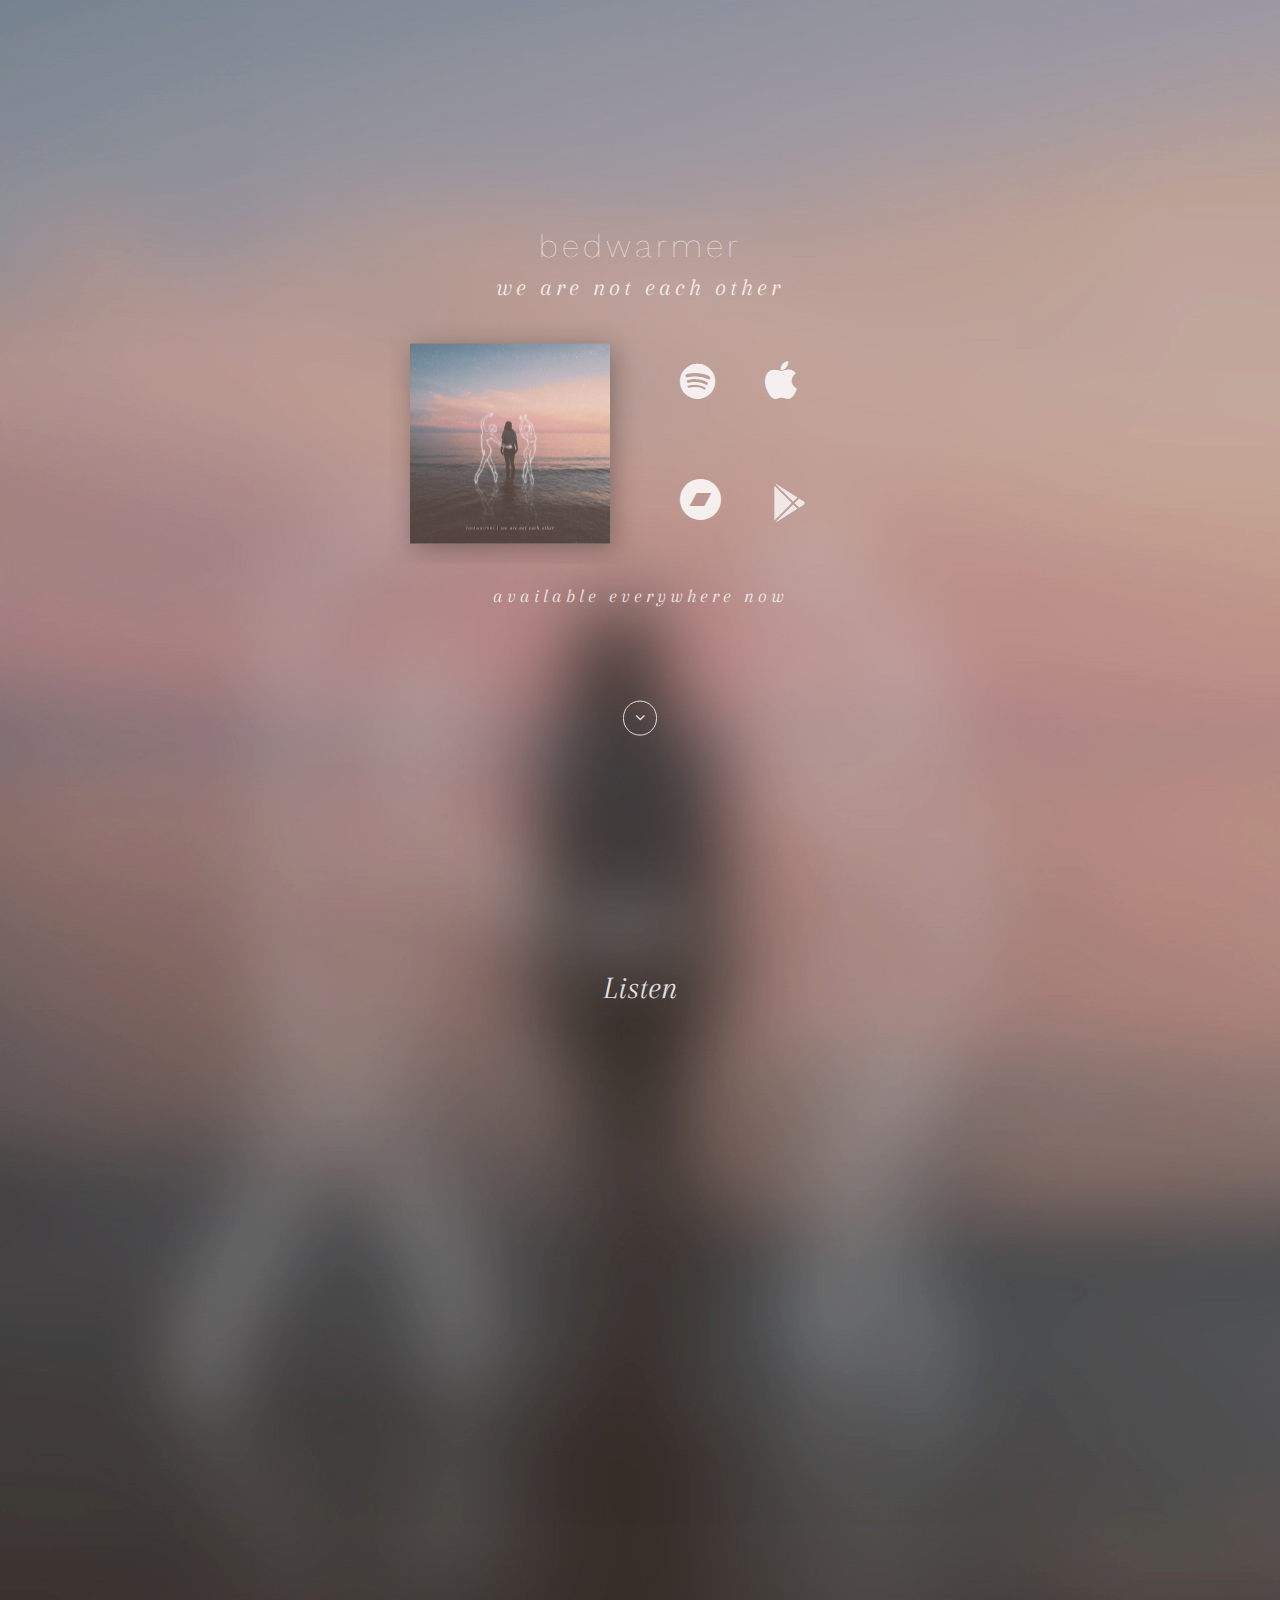
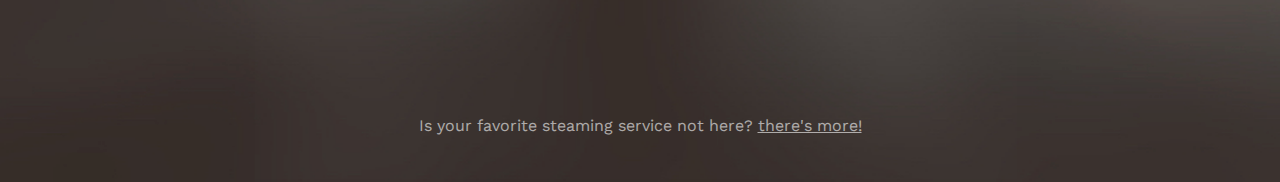
==== index.html @ ee5adef3 "rm idea, add some metadata and increase fade in time" ====
<!doctype html>
<html class="no-js" lang="">
    <head>
        <meta charset="utf-8">
        <meta http-equiv="x-ua-compatible" content="ie=edge">
        <title>Bedwarmer | We Are Not Each Other</title>
        <meta name="description" content="">
        <meta name="viewport" content="width=device-width, initial-scale=1">

        <!-- Twitter Card data -->
        <meta name="twitter:card" value="summary">

        <!-- Open Graph data -->
        <meta property="og:title" content="Bedwarmer | We Are Not Each Other" />
        <meta property="og:type" content="music" />
        <meta property="og:url" content="https://www.bedwarmermusic.com/" />
        <meta property="og:image" content="/img/album.jpg" />
        <meta property="og:description" content="" />

        <link rel="apple-touch-icon" href="apple-touch-icon.png">
        <link rel="icon" href="favicon.ico?v=1"/>
        <link rel="stylesheet" href="css/normalize.css">
        <link rel="stylesheet" href="css/main.css">
        <link rel="stylesheet" href="css/app.css">
        <link rel="stylesheet" href="css/font-awesome.min.css">
        <link href="https://fonts.googleapis.com/css?family=Arapey:400i|Work+Sans:200" rel="stylesheet">
        <script src="js/vendor/modernizr-2.8.3.min.js"></script>

        <script src="https://code.jquery.com/jquery-1.12.0.min.js"></script>
        <script>window.jQuery || document.write('<script src="js/vendor/jquery-1.12.0.min.js"><\/script>')</script>
        <script src="js/plugins.js"></script>
        <script src="js/main.js"></script>
        <script>
          (function(i,s,o,g,r,a,m){i['GoogleAnalyticsObject']=r;i[r]=i[r]||function(){
          (i[r].q=i[r].q||[]).push(arguments)},i[r].l=1*new Date();a=s.createElement(o),
          m=s.getElementsByTagName(o)[0];a.async=1;a.src=g;m.parentNode.insertBefore(a,m)
          })(window,document,'script','https://www.google-analytics.com/analytics.js','ga');

          ga('create', 'UA-57907022-4', 'auto');
          ga('send', 'pageview');
        </script>
    </head>
    <body style="display: none;">
        <div class="wrapper">
            <section class="container">

                <h1>bedwarmer</h1>
                <h2>we are not each other</h2>

                <section class="middle">
                    <div class="album">
                        <img src="img/album.jpg"/>
                    </div>

                    <ul class="available flex-grid">
                        <li class="spotify col">
                            <a href="https://open.spotify.com/album/13ALh5FyatubTwuBxMPYUK">
                                <span class="service-icon fa fa-spotify"></span>
                            </a>
                        </li>
                        <li class="apple col">
                            <a href="http://itunes.apple.com/album/id1211998874?app=music">
                                <span class="service-icon fa fa-apple"></span>
                            </a>
                        </li>
                    </ul>
                    <ul class="available flex-grid">
                        <li class="bandcamp col">
                            <a href="https://bedwarmer.bandcamp.com/">
                                <span class="service-icon fa fa-bandcamp"></span>
                            </a>
                        </li>
                        <li class="google col">
                            <a href="https://play.google.com/store/music/album/Bedwarmer_We_Are_Not_Each_Other?id=Bati4kylweuporjiycmozflycgi">
                                <svg class="service-icon" fill="#FFFFFF" fill-opacity="0.9" xmlns="http://www.w3.org/2000/svg" viewBox="0 0 24 24" width="45" height="45">
                                    <path d="M 6.15625 2 C 6.020375 1.980875 5.8785 1.99625 5.75 2.03125 L 15 11.28125 L 17.3125 9 L 6.53125 2.15625 C 6.40325 2.07375 6.292125 2.019125 6.15625 2 z M 5.03125 2.75 C 5.00925 2.831 5 2.909 5 3 L 5 21 C 5 21.091 5.00925 21.169 5.03125 21.25 L 14.28125 12 L 5.03125 2.75 z M 18.15625 9.53125 L 15.71875 12 L 18.15625 14.46875 L 20.6875 12.84375 C 21.2955 12.44875 21.2965 11.55025 20.6875 11.15625 L 18.15625 9.53125 z M 15 12.71875 L 5.75 21.96875 C 6.007 22.03875 6.27525 22.00875 6.53125 21.84375 L 17.3125 15 L 15 12.71875 z"/>
                                </svg>
                            </a>
                        </li>
                    </ul>
                </section>

                <h3>available everywhere now</h3>

                <button class="next">
                    <span class="fa fa-angle-down"></span>
                </button>

            </section>
        </div>

        <div id="listen" class="listen">
            <h1>Listen</h1>

            <iframe style="border: 0; width: 700px; height: 274px;" src="https://bandcamp.com/EmbeddedPlayer/album=2446442511/size=large/bgcol=ffffff/linkcol=333333/artwork=small/transparent=true/" seamless><a href="http://bedwarmer.bandcamp.com/album/we-are-not-each-other">We Are Not Each Other by Bedwarmer</a></iframe>

            <div class="prompt">
                Is your favorite steaming service not here? <a href="http://hyperurl.co/rpjq3q">there's more!</a>
            </div>
        </div>
        <script src="js/vendor/smoothscroll.js"></script>
        <script src="js/main.js"></script>
    </body>
</html>
---- css/main.css ----
/*! HTML5 Boilerplate v5.3.0 | MIT License | https://html5boilerplate.com/ */

/*
 * What follows is the result of much research on cross-browser styling.
 * Credit left inline and big thanks to Nicolas Gallagher, Jonathan Neal,
 * Kroc Camen, and the H5BP dev community and team.
 */

/* ==========================================================================
   Base styles: opinionated defaults
   ========================================================================== */

html {
    color: #222;
    font-size: 1em;
    line-height: 1.4;
}

/*
 * Remove text-shadow in selection highlight:
 * https://twitter.com/miketaylr/status/12228805301
 *
 * These selection rule sets have to be separate.
 * Customize the background color to match your design.
 */

::-moz-selection {
    background: #b3d4fc;
    text-shadow: none;
}

::selection {
    background: #b3d4fc;
    text-shadow: none;
}

/*
 * A better looking default horizontal rule
 */

hr {
    display: block;
    height: 1px;
    border: 0;
    border-top: 1px solid #ccc;
    margin: 1em 0;
    padding: 0;
}

/*
 * Remove the gap between audio, canvas, iframes,
 * images, videos and the bottom of their containers:
 * https://github.com/h5bp/html5-boilerplate/issues/440
 */

audio,
canvas,
iframe,
img,
svg,
video {
    vertical-align: middle;
}

/*
 * Remove default fieldset styles.
 */

fieldset {
    border: 0;
    margin: 0;
    padding: 0;
}

/*
 * Allow only vertical resizing of textareas.
 */

textarea {
    resize: vertical;
}

/* ==========================================================================
   Browser Upgrade Prompt
   ========================================================================== */

.browserupgrade {
    margin: 0.2em 0;
    background: #ccc;
    color: #000;
    padding: 0.2em 0;
}

/* ==========================================================================
   Author's custom styles
   ========================================================================== */

















/* ==========================================================================
   Helper classes
   ========================================================================== */

/*
 * Hide visually and from screen readers
 */

.hidden {
    display: none !important;
}

/*
 * Hide only visually, but have it available for screen readers:
 * http://snook.ca/archives/html_and_css/hiding-content-for-accessibility
 */

.visuallyhidden {
    border: 0;
    clip: rect(0 0 0 0);
    height: 1px;
    margin: -1px;
    overflow: hidden;
    padding: 0;
    position: absolute;
    width: 1px;
}

/*
 * Extends the .visuallyhidden class to allow the element
 * to be focusable when navigated to via the keyboard:
 * https://www.drupal.org/node/897638
 */

.visuallyhidden.focusable:active,
.visuallyhidden.focusable:focus {
    clip: auto;
    height: auto;
    margin: 0;
    overflow: visible;
    position: static;
    width: auto;
}

/*
 * Hide visually and from screen readers, but maintain layout
 */

.invisible {
    visibility: hidden;
}

/*
 * Clearfix: contain floats
 *
 * For modern browsers
 * 1. The space content is one way to avoid an Opera bug when the
 *    `contenteditable` attribute is included anywhere else in the document.
 *    Otherwise it causes space to appear at the top and bottom of elements
 *    that receive the `clearfix` class.
 * 2. The use of `table` rather than `block` is only necessary if using
 *    `:before` to contain the top-margins of child elements.
 */

.clearfix:before,
.clearfix:after {
    content: " "; /* 1 */
    display: table; /* 2 */
}

.clearfix:after {
    clear: both;
}

/* ==========================================================================
   EXAMPLE Media Queries for Responsive Design.
   These examples override the primary ('mobile first') styles.
   Modify as content requires.
   ========================================================================== */

@media only screen and (min-width: 35em) {
    /* Style adjustments for viewports that meet the condition */
}

@media print,
       (-webkit-min-device-pixel-ratio: 1.25),
       (min-resolution: 1.25dppx),
       (min-resolution: 120dpi) {
    /* Style adjustments for high resolution devices */
}

/* ==========================================================================
   Print styles.
   Inlined to avoid the additional HTTP request:
   http://www.phpied.com/delay-loading-your-print-css/
   ========================================================================== */

@media print {
    *,
    *:before,
    *:after,
    *:first-letter,
    *:first-line {
        background: transparent !important;
        color: #000 !important; /* Black prints faster:
                                   http://www.sanbeiji.com/archives/953 */
        box-shadow: none !important;
        text-shadow: none !important;
    }

    a,
    a:visited {
        text-decoration: underline;
    }

    a[href]:after {
        content: " (" attr(href) ")";
    }

    abbr[title]:after {
        content: " (" attr(title) ")";
    }

    /*
     * Don't show links that are fragment identifiers,
     * or use the `javascript:` pseudo protocol
     */

    a[href^="#"]:after,
    a[href^="javascript:"]:after {
        content: "";
    }

    pre,
    blockquote {
        border: 1px solid #999;
        page-break-inside: avoid;
    }

    /*
     * Printing Tables:
     * http://css-discuss.incutio.com/wiki/Printing_Tables
     */

    thead {
        display: table-header-group;
    }

    tr,
    img {
        page-break-inside: avoid;
    }

    img {
        max-width: 100% !important;
    }

    p,
    h2,
    h3 {
        orphans: 3;
        widows: 3;
    }

    h2,
    h3 {
        page-break-after: avoid;
    }
}
---- css/app.css ----
html, body {
    width: 100%;
    font-family: 'Work Sans', sans-serif;
    background-image: url('../img/background.jpg');
    background-size: cover;
    color: white;
    background-position: 50% 50%;
    background-repeat: no-repeat;
}

.flex-grid {
  display: flex;
}

.col {
  flex: 1;
}

.wrapper {
    position: relative;
    width: 100%;
    min-height: 500px;
    height: 100vh;
}

.container {
    position: absolute;
    top: 50vh;
    padding-bottom: 10vh;
    width: 500px;
    max-width: 100%;
    left: 50%;
    transform: translateY(-50%) translateX(-50%);
}

.container .album img {
    margin: 20px auto;
    max-width: 200px;
    width: 100%;
    height: auto;
    -webkit-box-shadow: 4px 4px 24px 0 rgba(0,0,0,0.35);
    -moz-box-shadow: 4px 4px 24px 0 rgba(0,0,0,0.35);
    box-shadow: 4px 4px 24px 0 rgba(0,0,0,0.35);
}

.container h1,
.container h2,
.container h3 {
    font-weight:lighter;
    letter-spacing: 4px;
    text-align: center;
}

.container h1 {
    top: 20px;
    position: relative;
}

.container h2,
.container h3,
.listen h1 {
    text-align: center;
    font-family: 'Arapey', serif;
    font-weight: lighter;
    font-style: italic;
}

.middle {
    overflow: auto;
    position: relative;
}

.album {
    float: left;
    padding-left: 20px;
}

.album,
.available {
    width: 50%;
    box-sizing: border-box;
}

.available {
    padding: 0 40px;
    margin: 30px auto;
    float: right;
    list-style-type: none;
}

.available li a {
    position: relative;
}

.available li,
.available a {
    font-size: 1.6em;
    color: white;
}
.available span,
.available svg {
    -webkit-transition: transform 0.3s;
    -moz-transition: transform 0.3s;
    -o-transition: transform 0.3s;
    transition: transform 0.3s;
}

.available span:hover,
.available svg:hover {
    transform: scale(1.1, 1.1);
}

.available li {
    width: 50%;
    float: left;
    display: inline-block;
}

.next {
    transform: translateX(-50%);
    left: 50%;
    position: absolute;
    background: transparent;
    border: 1px solid white;
    padding: 5px 11px;
    border-radius: 1000px;
    bottom: -2vh;
    -webkit-transition: bottom 0.5s;
    -moz-transition: bottom 0.5s;
    -o-transition: bottom 0.5s;
    transition: bottom 0.5s;
}

.next:hover {
    bottom: -2.5vh;
}

.listen {
    width: 100%;
    position: relative;
    min-height: 93vh;
    padding-top: 5vh;
}


.listen iframe,
.listen .prompt {
    left: 50%;
    max-width:90vw;
    position: absolute;
    transform: translateX(-50%);
}

.listen iframe {
    top: 30vh;
}

.listen .prompt {
    bottom: 5vh;
    opacity: 0.7;
    -webkit-transition: opacity 0.3s;
    -moz-transition: opacity 0.3s;
    -o-transition: opacity 0.3s;
    transition: opacity 0.3s;
}

.listen .prompt:hover {
    opacity:1;
}

.listen .prompt a {
    color: white;
}

@media(max-height: 460px) {
    body {
        padding: 50px 0;
    }
}

@media(max-width: 460px) {
    .available {
        margin: 5.5vw auto;
    }
}
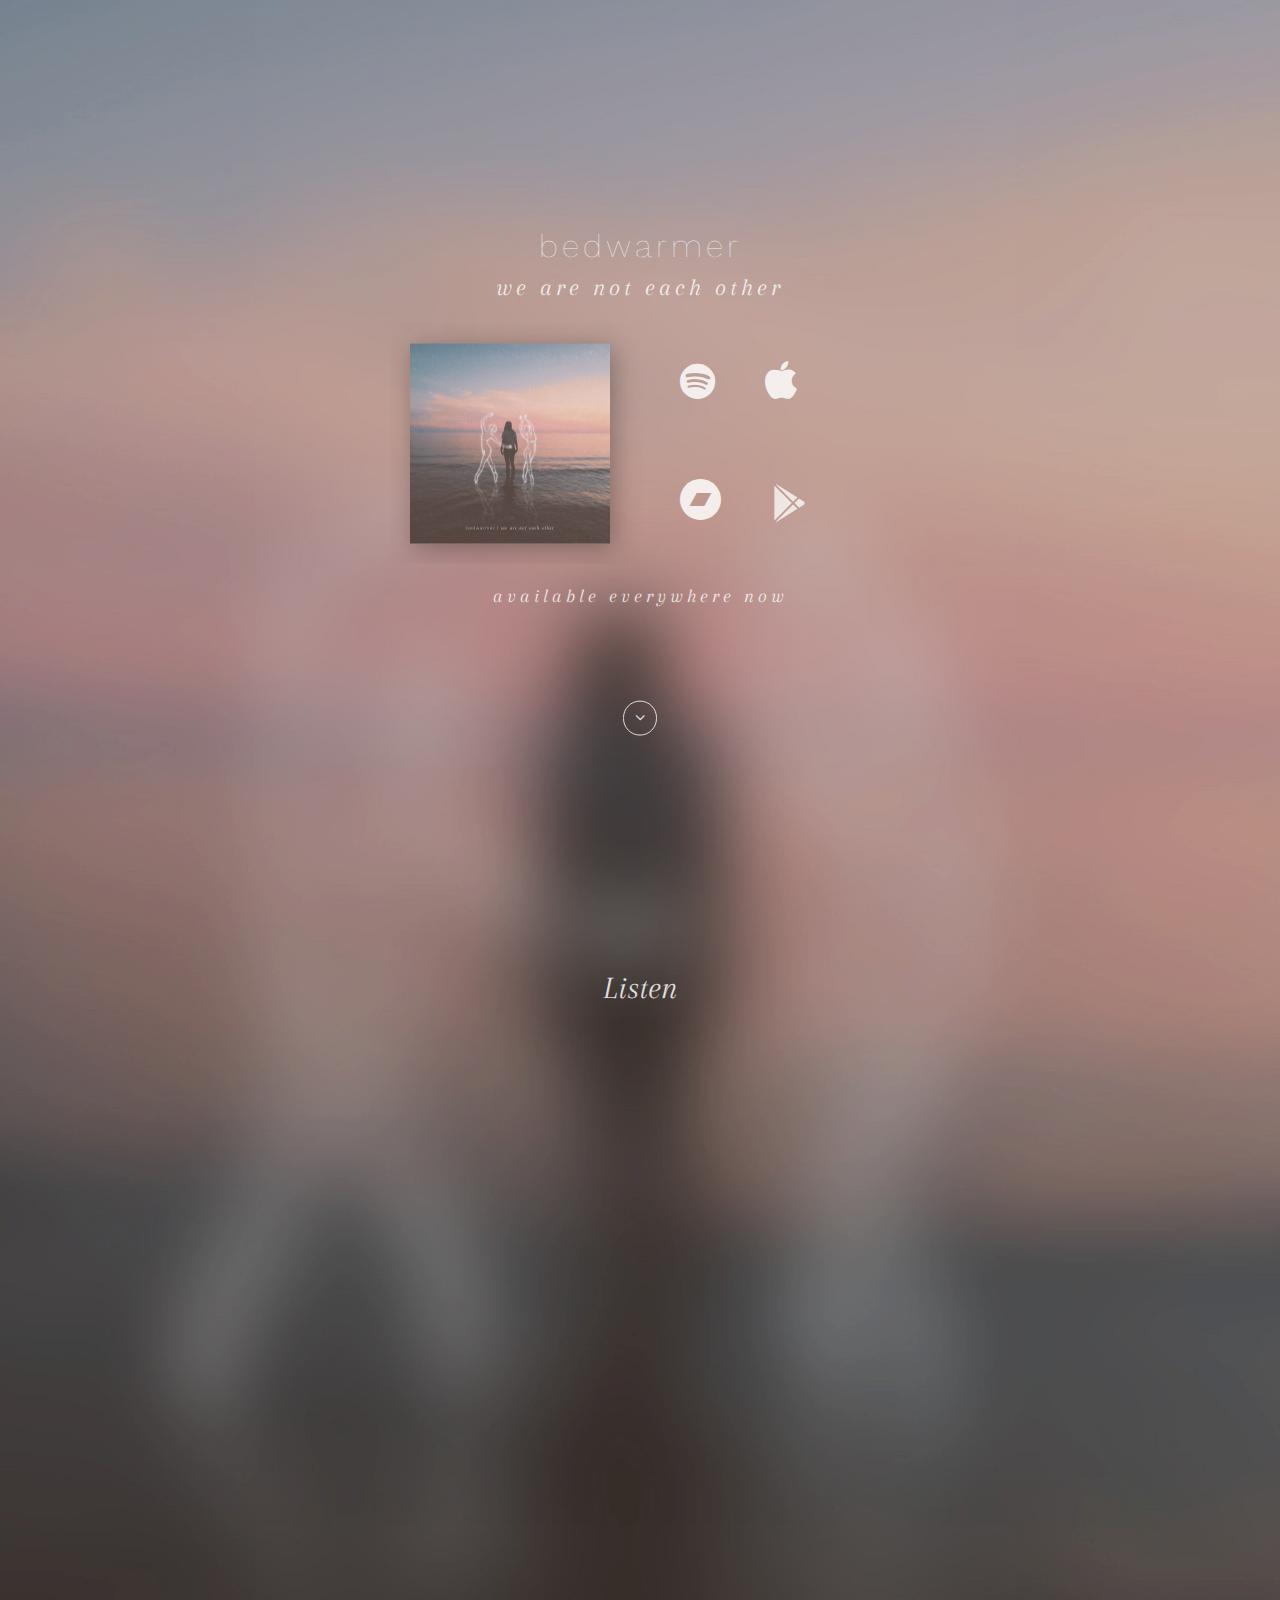
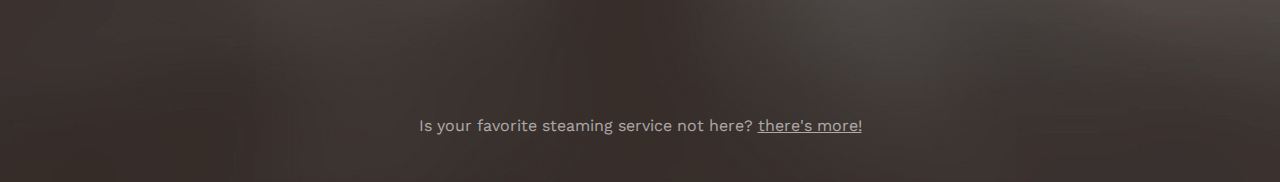
==== commit a2a4a810: "add site ver" ====
--- a/index.html
+++ b/index.html
@@ -3,7 +3,7 @@
     <head>
         <meta charset="utf-8">
         <meta http-equiv="x-ua-compatible" content="ie=edge">
-        <title>Bedwarmer | We Are Not Each Other</title>
+        <title>bedwarmer | we are not each other</title>
         <meta name="description" content="">
         <meta name="viewport" content="width=device-width, initial-scale=1">
 
@@ -11,11 +11,13 @@
         <meta name="twitter:card" value="summary">
 
         <!-- Open Graph data -->
-        <meta property="og:title" content="Bedwarmer | We Are Not Each Other" />
+        <meta property="og:title" content="bedwarmer | we are not each other" />
         <meta property="og:type" content="music" />
         <meta property="og:url" content="https://www.bedwarmermusic.com/" />
         <meta property="og:image" content="/img/album.jpg" />
         <meta property="og:description" content="" />
+
+        <meta name="google-site-verification" content="hMgpFPIzN4zjM5pZvSWYFvvyod4LMgX6U9zzdYWENpM" />
 
         <link rel="apple-touch-icon" href="apple-touch-icon.png">
         <link rel="icon" href="favicon.ico?v=1"/>
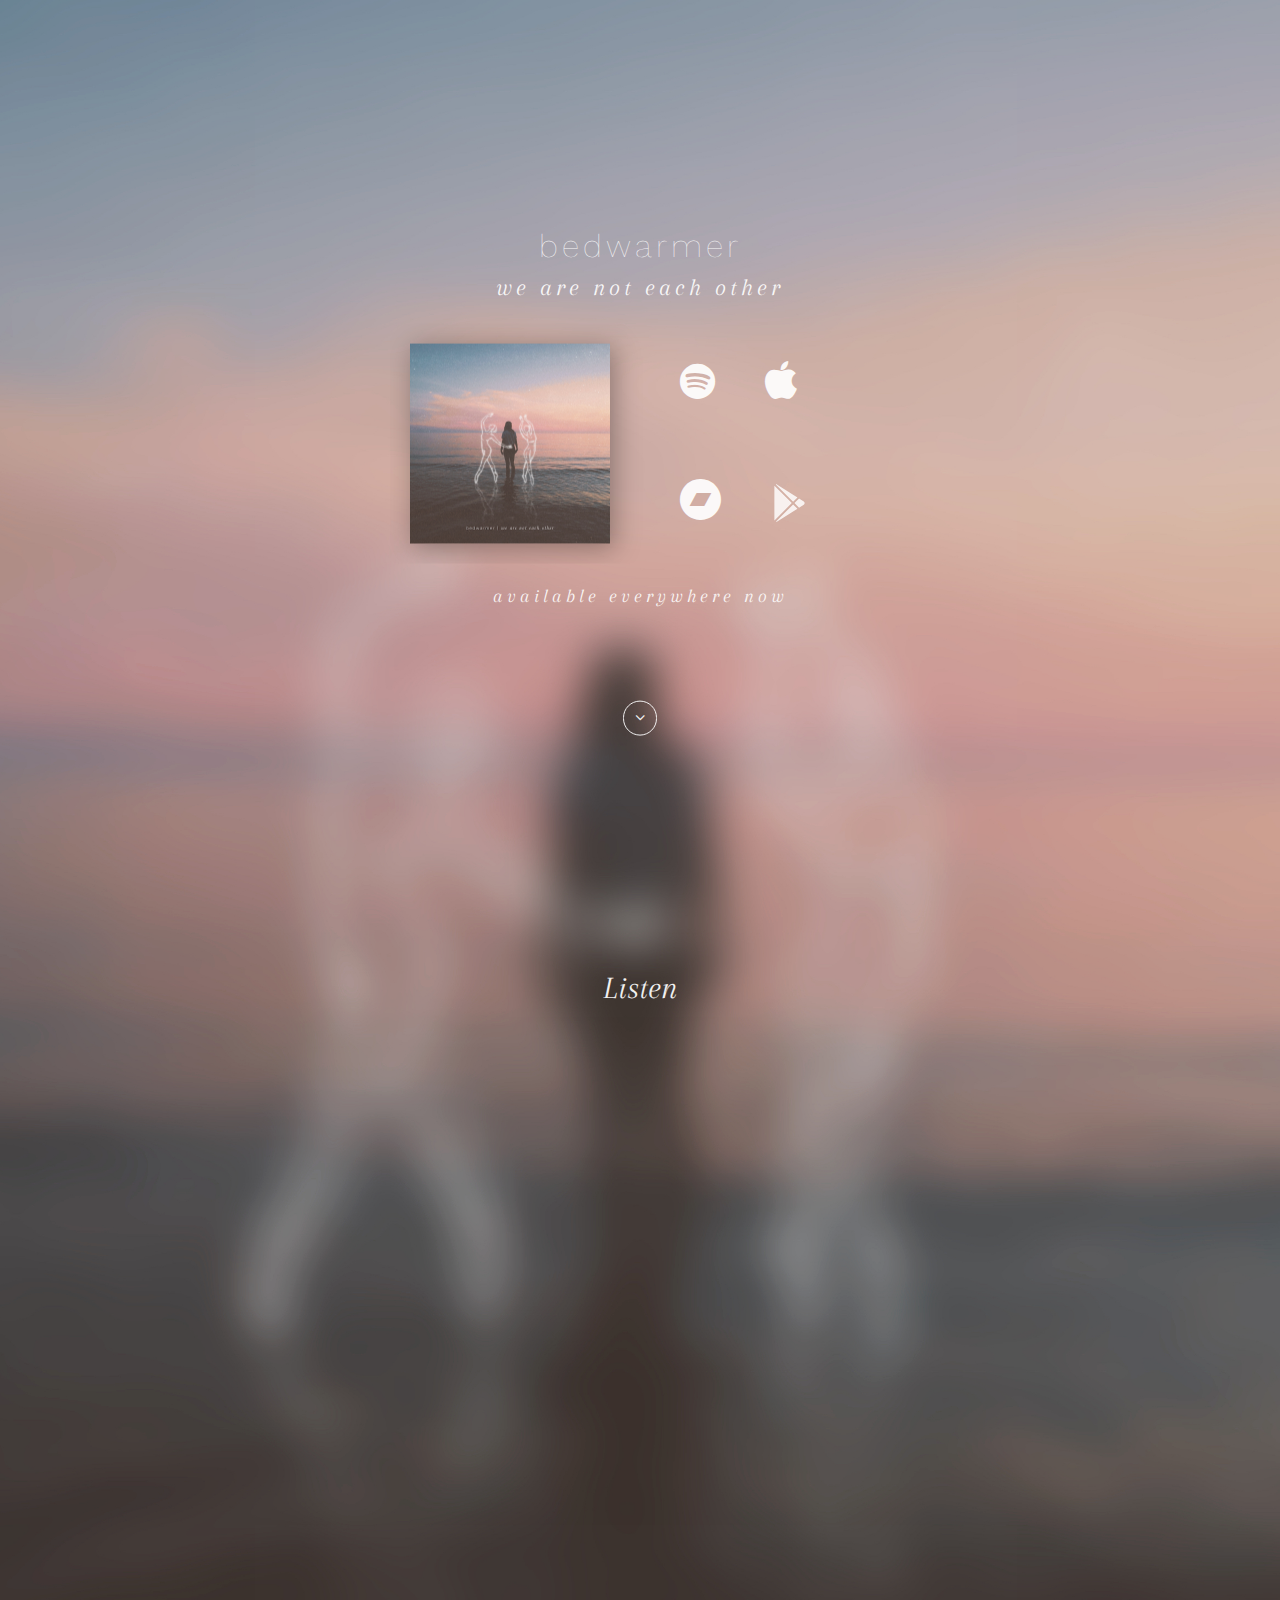
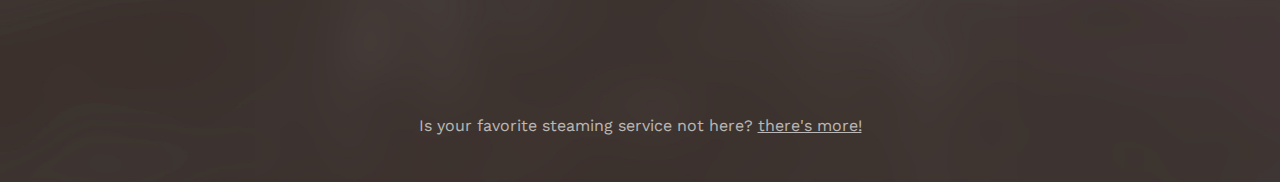
==== commit f925708e: "rm verification and prep larger bg" ====
--- a/index.html
+++ b/index.html
@@ -16,9 +16,7 @@
         <meta property="og:url" content="https://www.bedwarmermusic.com/" />
         <meta property="og:image" content="/img/album.jpg" />
         <meta property="og:description" content="" />
-
-        <meta name="google-site-verification" content="hMgpFPIzN4zjM5pZvSWYFvvyod4LMgX6U9zzdYWENpM" />
-
+        
         <link rel="apple-touch-icon" href="apple-touch-icon.png">
         <link rel="icon" href="favicon.ico?v=1"/>
         <link rel="stylesheet" href="css/normalize.css">
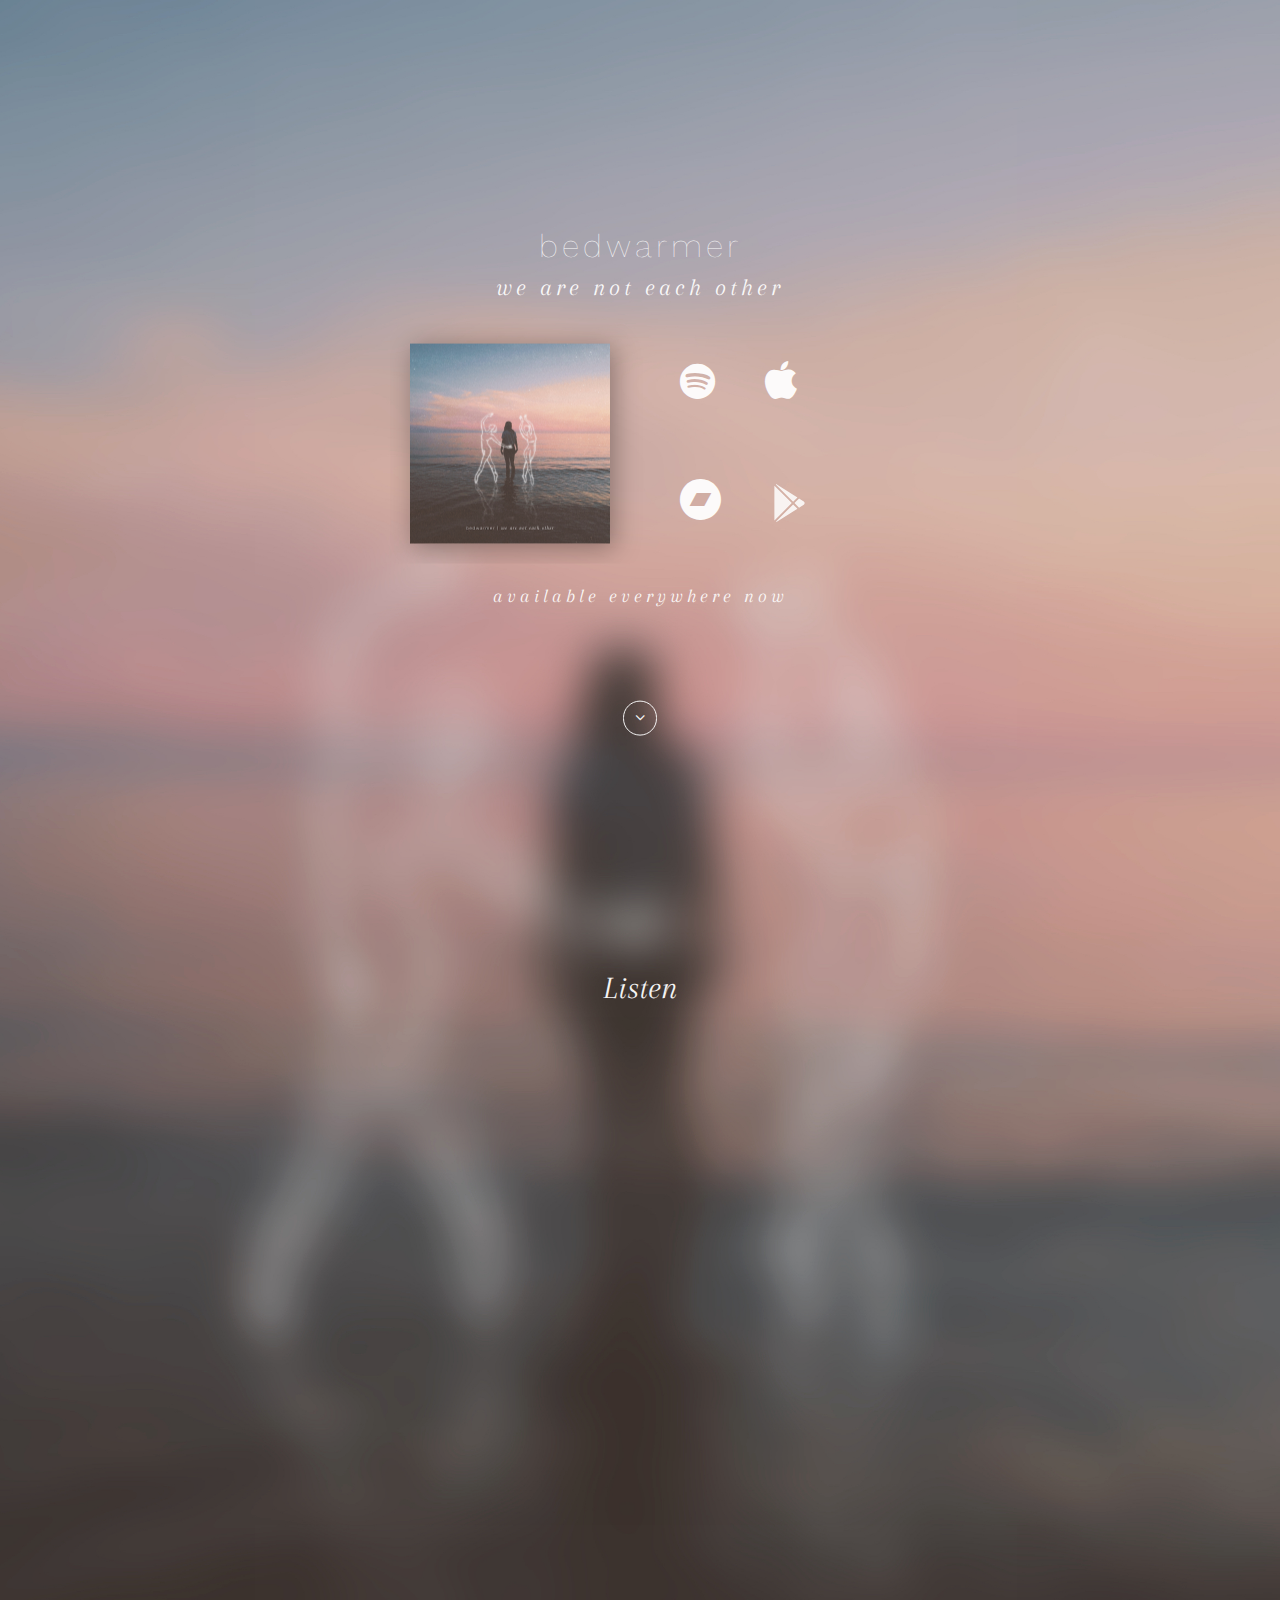
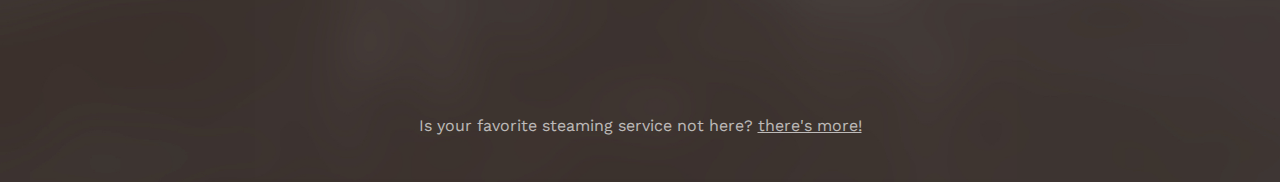
==== commit 27a2f4bf: "fix up meta" ====
--- a/index.html
+++ b/index.html
@@ -4,7 +4,7 @@
         <meta charset="utf-8">
         <meta http-equiv="x-ua-compatible" content="ie=edge">
         <title>bedwarmer | we are not each other</title>
-        <meta name="description" content="">
+        <meta name="description" content="bedwarmer | we are not each other">
         <meta name="viewport" content="width=device-width, initial-scale=1">
 
         <!-- Twitter Card data -->
@@ -14,9 +14,9 @@
         <meta property="og:title" content="bedwarmer | we are not each other" />
         <meta property="og:type" content="music" />
         <meta property="og:url" content="https://www.bedwarmermusic.com/" />
-        <meta property="og:image" content="/img/album.jpg" />
-        <meta property="og:description" content="" />
-        
+        <meta property="og:image" content="https://www.bedwarmermusic.com/img/album.jpg" />
+        <meta property="og:description" content="bedwarmer | we are not each other" />
+
         <link rel="apple-touch-icon" href="apple-touch-icon.png">
         <link rel="icon" href="favicon.ico?v=1"/>
         <link rel="stylesheet" href="css/normalize.css">
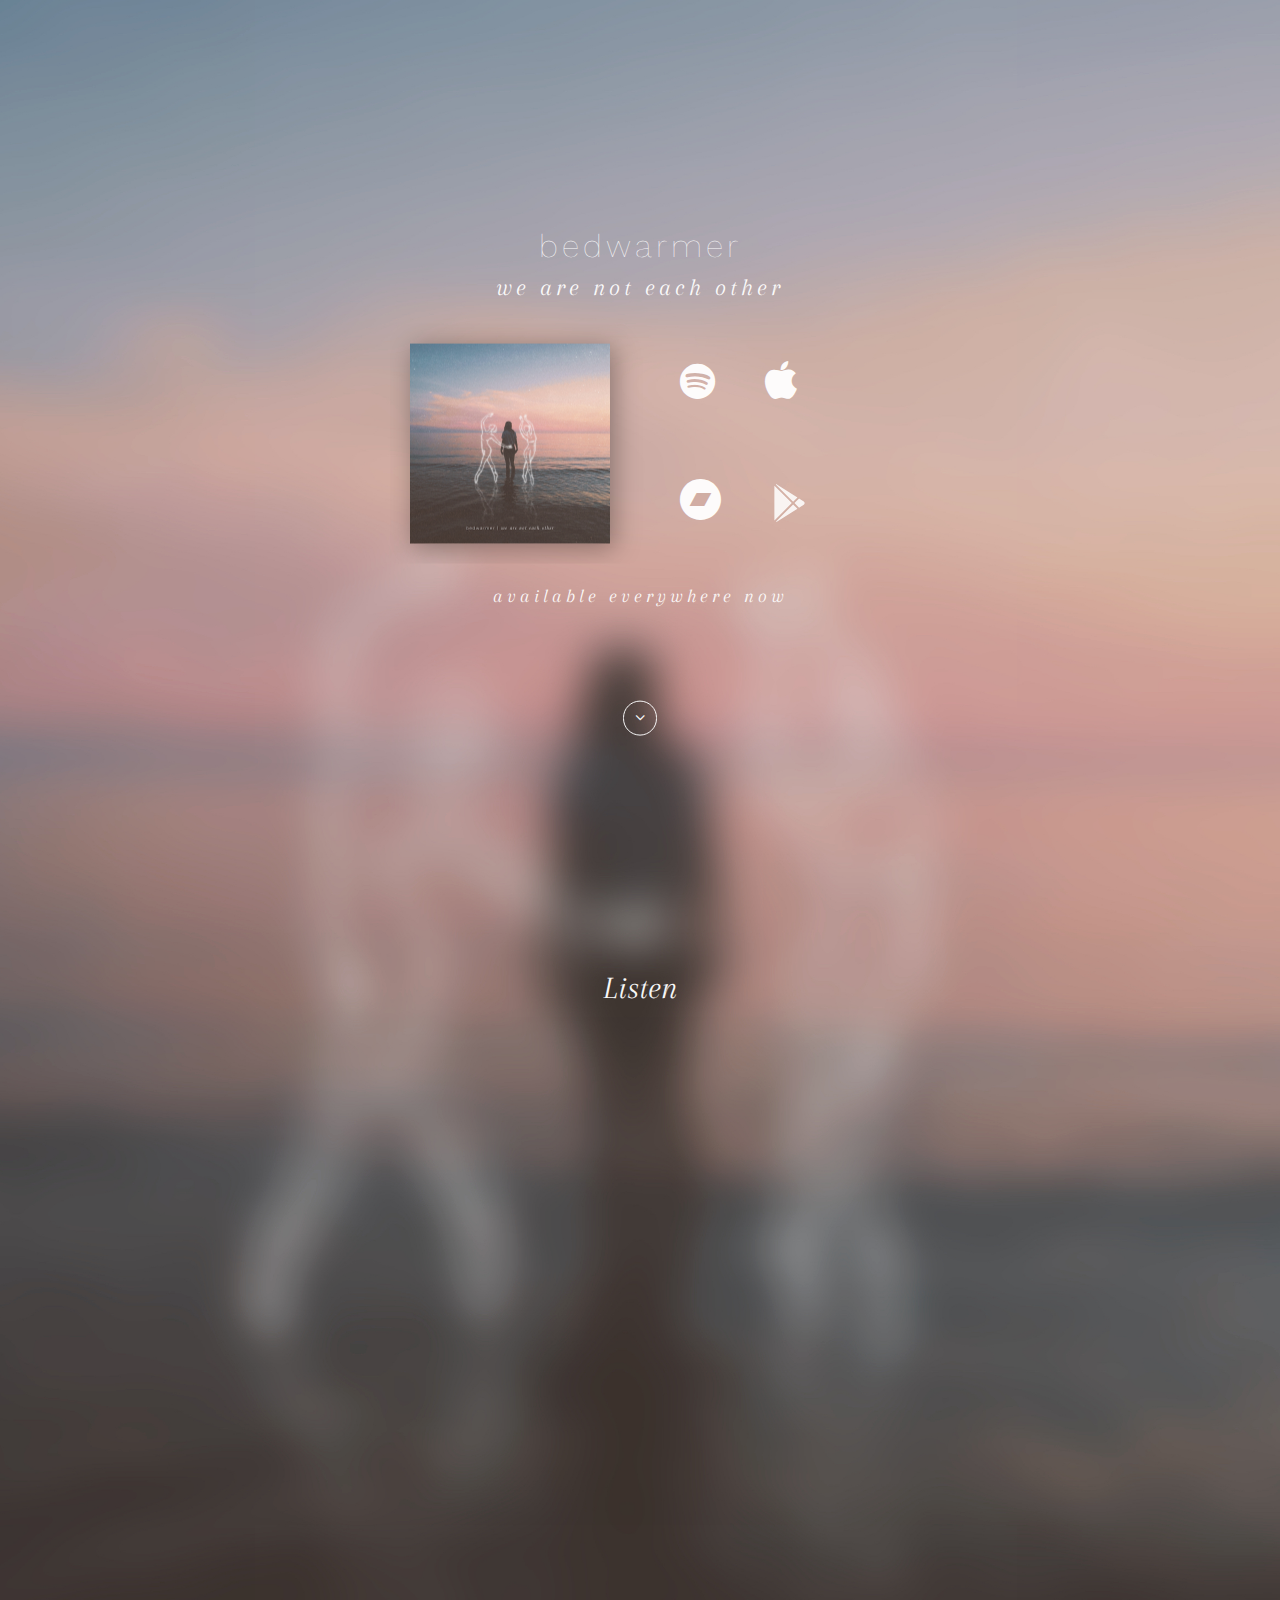
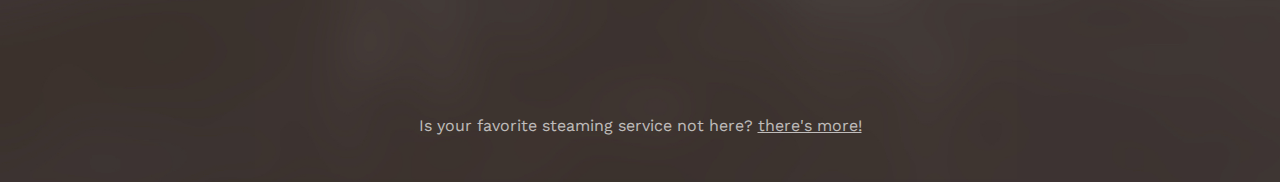
==== commit 63f84416: "facebook og is a disaster" ====
--- a/index.html
+++ b/index.html
@@ -13,8 +13,7 @@
         <!-- Open Graph data -->
         <meta property="og:title" content="bedwarmer | we are not each other" />
         <meta property="og:type" content="music" />
-        <meta property="og:url" content="https://www.bedwarmermusic.com/" />
-        <meta property="og:image" content="https://www.bedwarmermusic.com/img/album.jpg" />
+        <meta property="og:image" content="http://www.bedwarmermusic.com/img/album-small.jpg" />
         <meta property="og:description" content="bedwarmer | we are not each other" />
 
         <link rel="apple-touch-icon" href="apple-touch-icon.png">
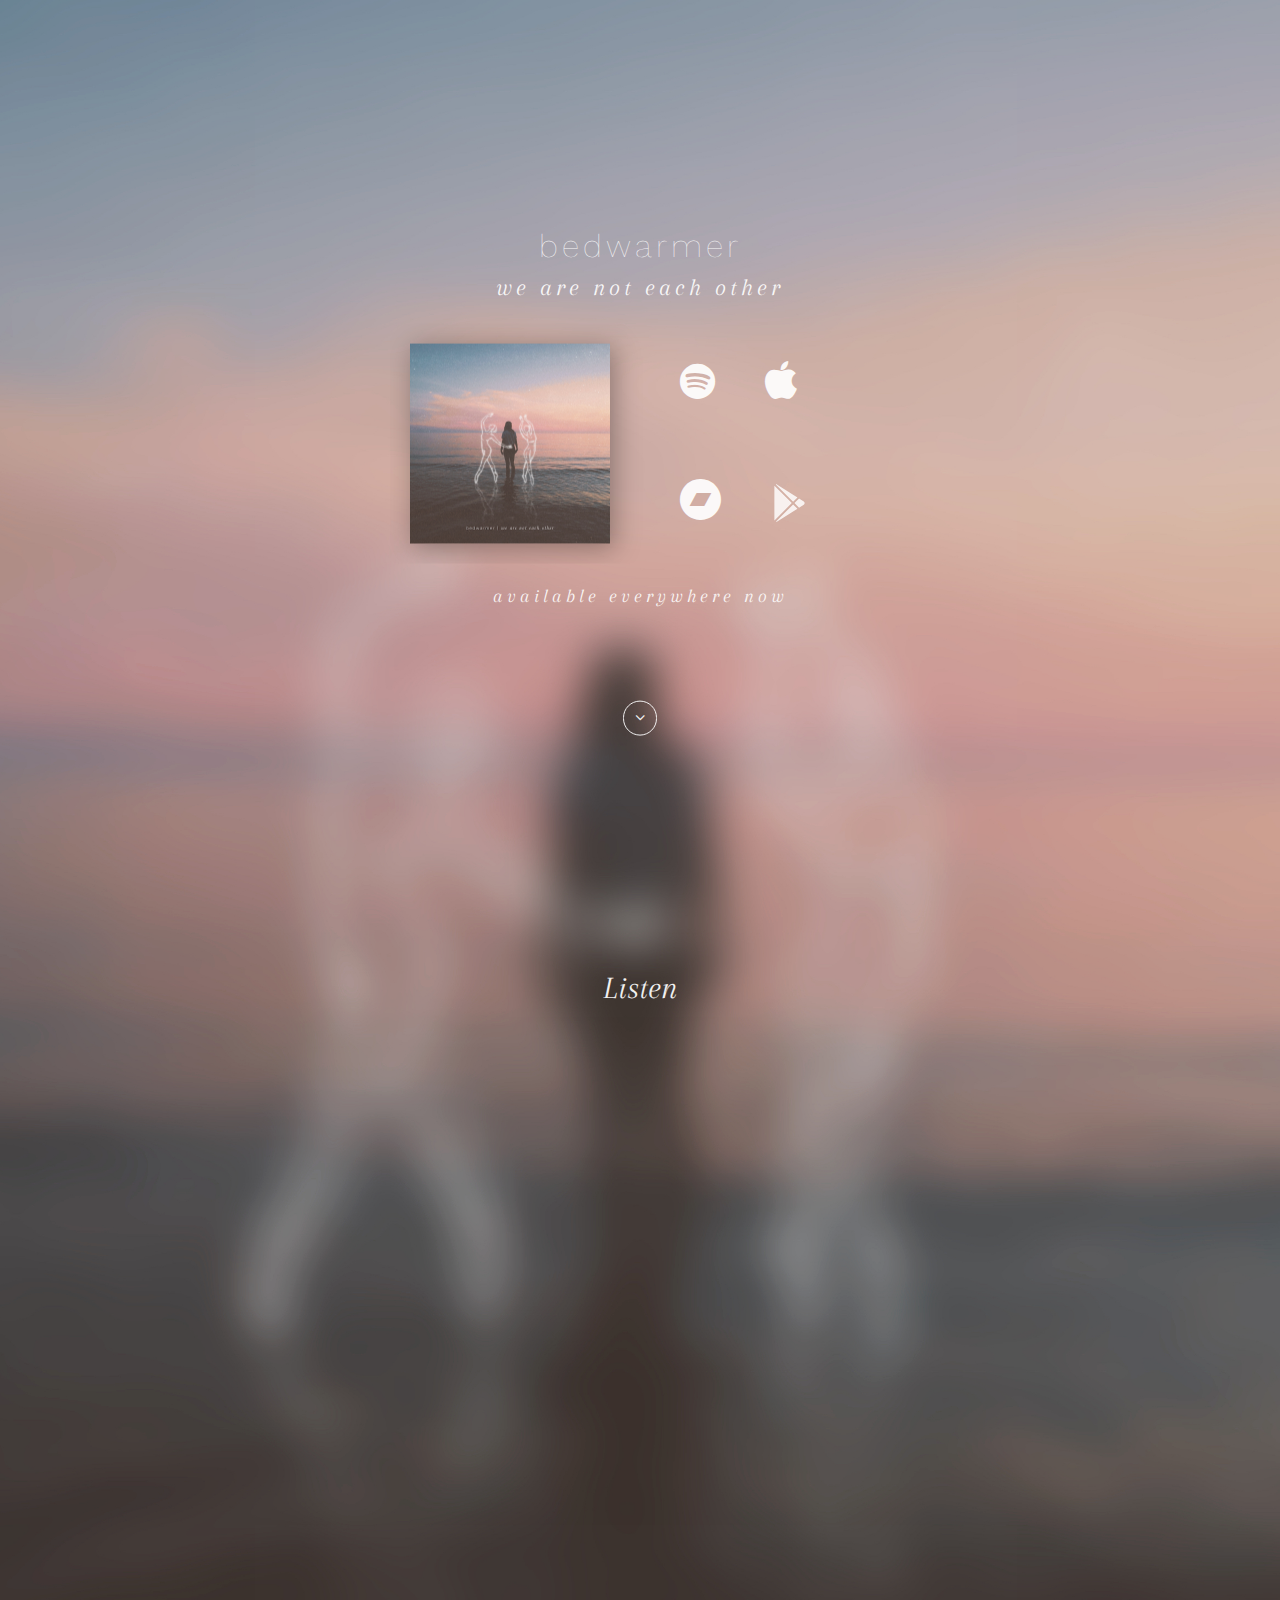
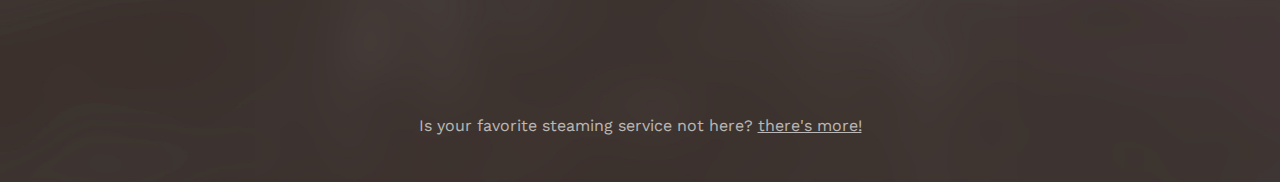
==== commit 3a8a1baf: "fix og type" ====
--- a/index.html
+++ b/index.html
@@ -12,7 +12,7 @@
 
         <!-- Open Graph data -->
         <meta property="og:title" content="bedwarmer | we are not each other" />
-        <meta property="og:type" content="music" />
+        <meta property="og:type" content="website" />
         <meta property="og:image" content="http://www.bedwarmermusic.com/img/album-small.jpg" />
         <meta property="og:description" content="bedwarmer | we are not each other" />
 
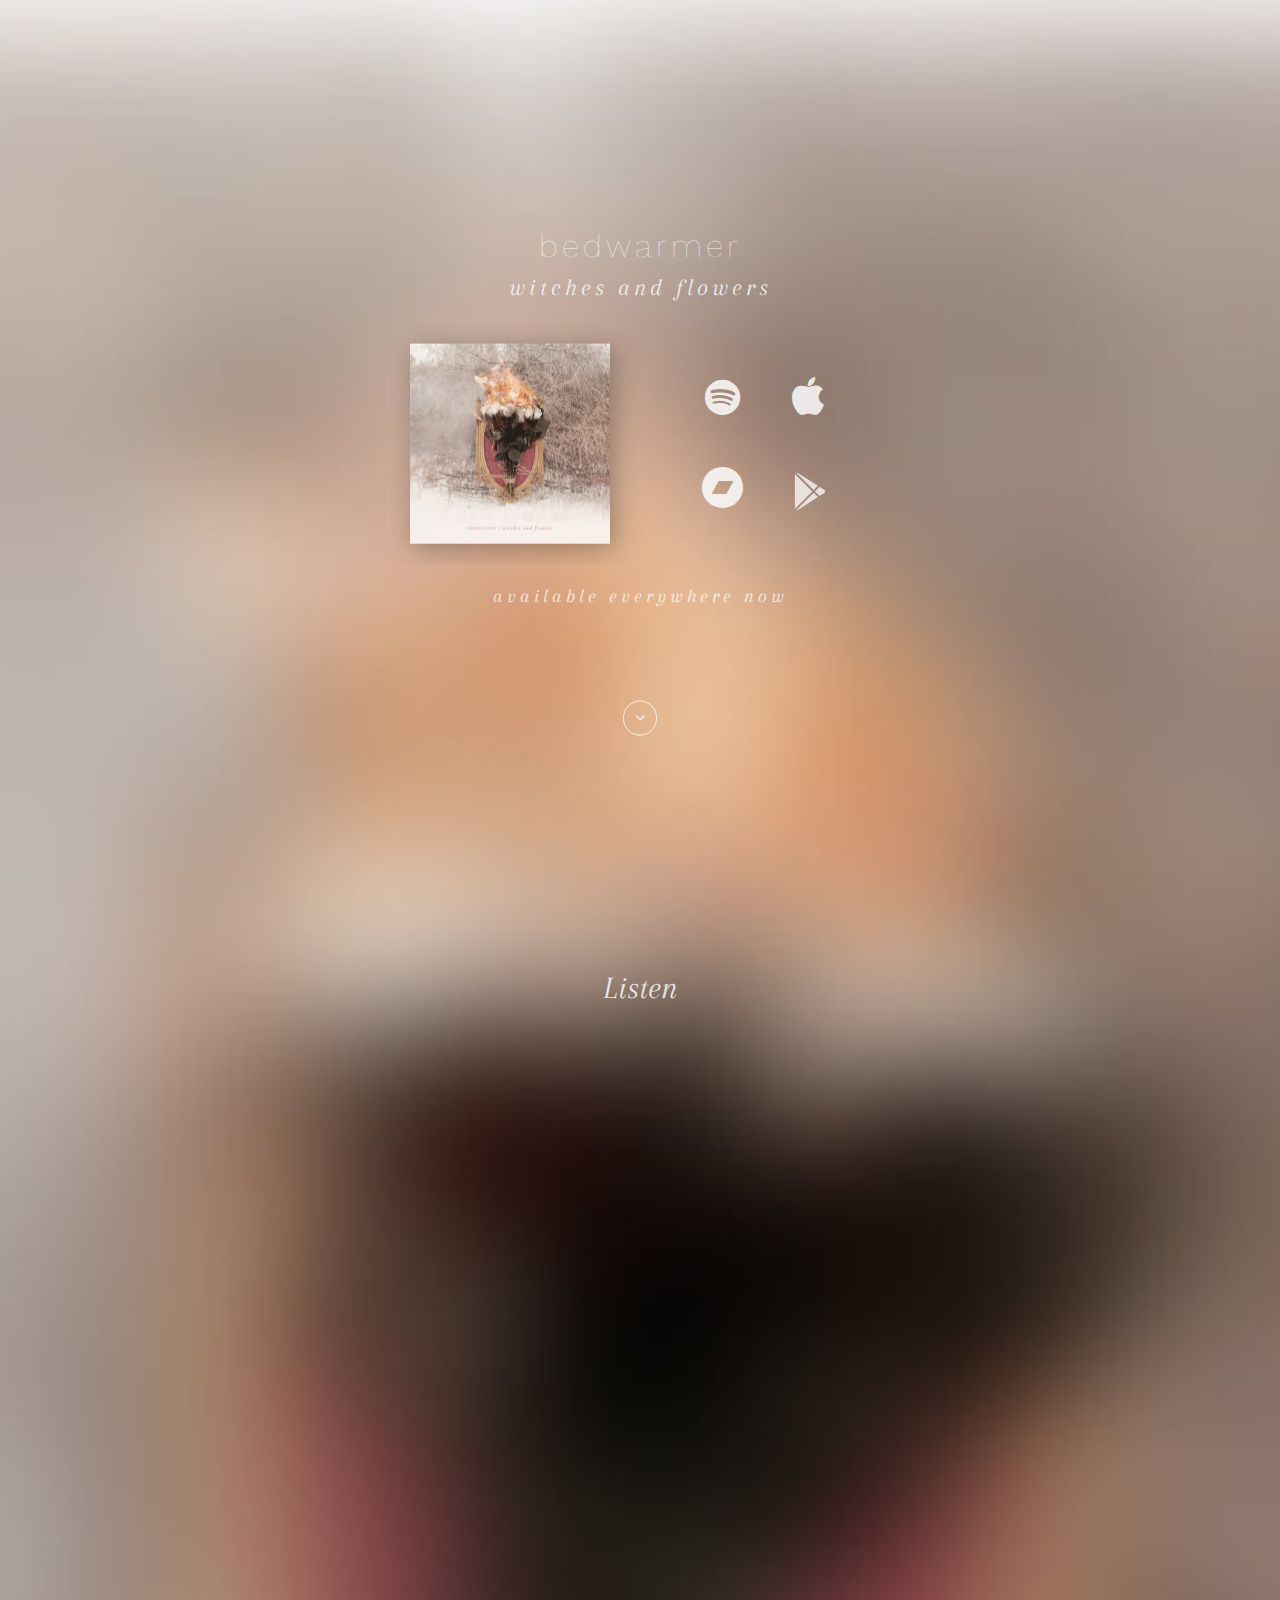
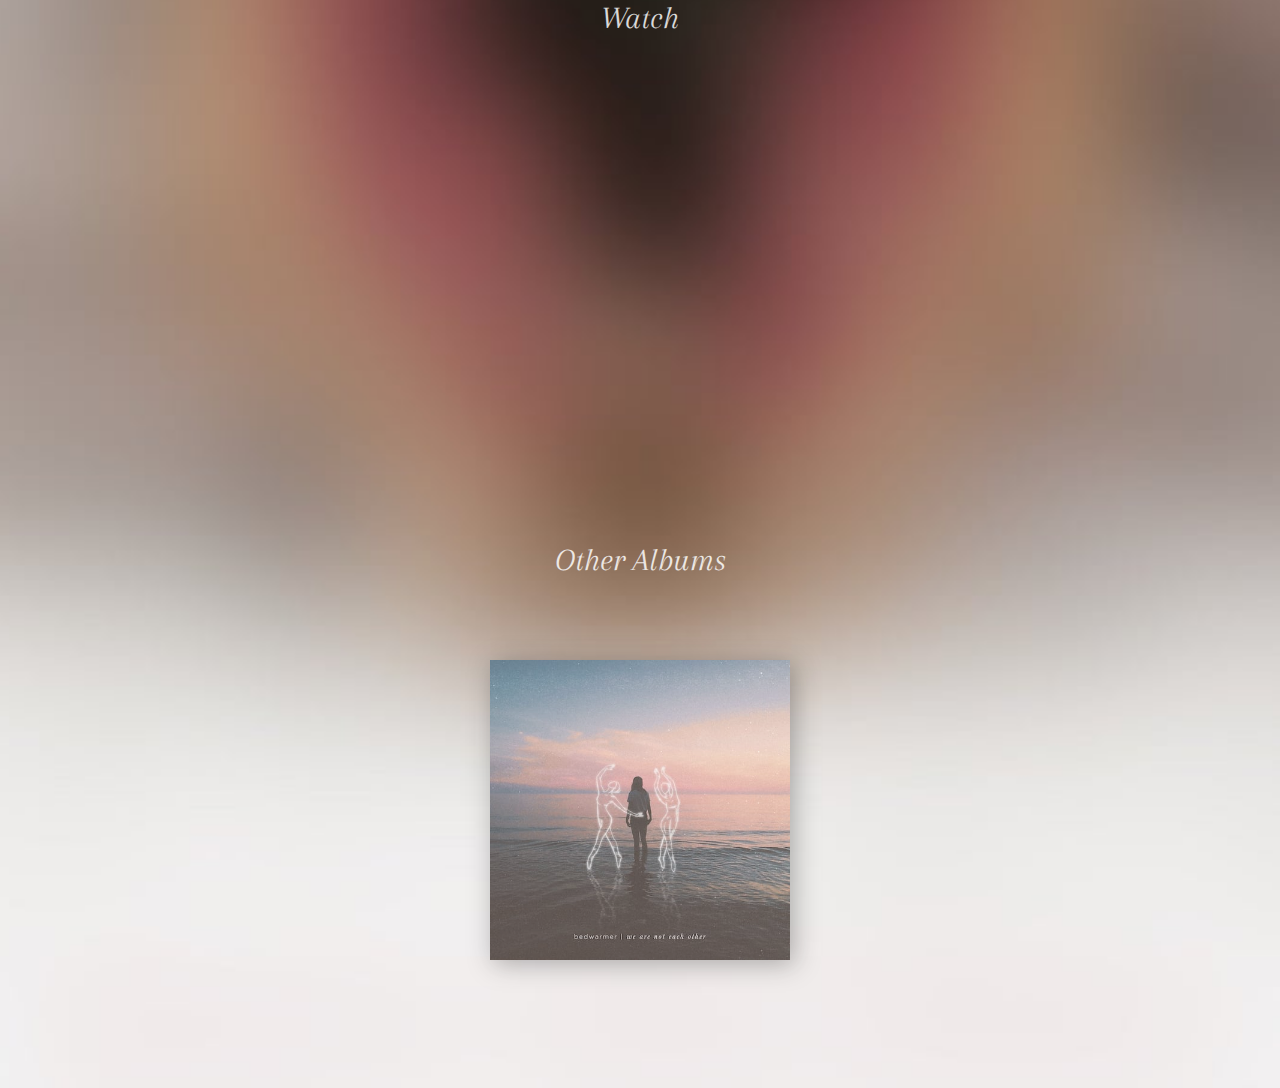
==== commit 6635da2d: "update links and add video" ====
--- a/index.html
+++ b/index.html
@@ -3,18 +3,18 @@
     <head>
         <meta charset="utf-8">
         <meta http-equiv="x-ua-compatible" content="ie=edge">
-        <title>bedwarmer | we are not each other</title>
-        <meta name="description" content="bedwarmer | we are not each other">
+        <title>bedwarmer | witches and flowers</title>
+        <meta name="description" content="bedwarmer | witches and flowers">
         <meta name="viewport" content="width=device-width, initial-scale=1">
 
         <!-- Twitter Card data -->
         <meta name="twitter:card" value="summary">
 
         <!-- Open Graph data -->
-        <meta property="og:title" content="bedwarmer | we are not each other" />
+        <meta property="og:title" content="bedwarmer | witches and flowers" />
         <meta property="og:type" content="website" />
-        <meta property="og:image" content="http://www.bedwarmermusic.com/img/album-small.jpg" />
-        <meta property="og:description" content="bedwarmer | we are not each other" />
+        <meta property="og:image" content="http://www.bedwarmermusic.com/img/waf-album-small.jpg" />
+        <meta property="og:description" content="bedwarmer | witches and flowers" />
 
         <link rel="apple-touch-icon" href="apple-touch-icon.png">
         <link rel="icon" href="favicon.ico?v=1"/>
@@ -39,38 +39,36 @@
           ga('send', 'pageview');
         </script>
     </head>
-    <body style="display: none;">
+    <body class="waf" style="display: none;">
         <div class="wrapper">
             <section class="container">
 
                 <h1>bedwarmer</h1>
-                <h2>we are not each other</h2>
+                <h2>witches and flowers</h2>
 
-                <section class="middle">
+                <section class="middle flex-grid flex-wrap">
                     <div class="album">
-                        <img src="img/album.jpg"/>
+                        <img src="img/waf-album.jpg"/>
                     </div>
 
-                    <ul class="available flex-grid">
+                    <ul class="available flex-grid flex-wrap">
                         <li class="spotify col">
-                            <a href="https://open.spotify.com/album/13ALh5FyatubTwuBxMPYUK">
+                            <a href="https://open.spotify.com/album/1pLnPj4uxGXuhWN0asTzTp">
                                 <span class="service-icon fa fa-spotify"></span>
                             </a>
                         </li>
                         <li class="apple col">
-                            <a href="http://itunes.apple.com/album/id1211998874?app=music">
+                            <a href="http://itunes.apple.com/album/id/1356589696">
                                 <span class="service-icon fa fa-apple"></span>
                             </a>
                         </li>
-                    </ul>
-                    <ul class="available flex-grid">
                         <li class="bandcamp col">
                             <a href="https://bedwarmer.bandcamp.com/">
                                 <span class="service-icon fa fa-bandcamp"></span>
                             </a>
                         </li>
                         <li class="google col">
-                            <a href="https://play.google.com/store/music/album/Bedwarmer_We_Are_Not_Each_Other?id=Bati4kylweuporjiycmozflycgi">
+                            <a href="https://play.google.com/store/music/album/Bedwarmer_Witches_and_Flowers_Demo?id=B2ncr7c5wsz2xncdy256ubkov2q">
                                 <svg class="service-icon" fill="#FFFFFF" fill-opacity="0.9" xmlns="http://www.w3.org/2000/svg" viewBox="0 0 24 24" width="45" height="45">
                                     <path d="M 6.15625 2 C 6.020375 1.980875 5.8785 1.99625 5.75 2.03125 L 15 11.28125 L 17.3125 9 L 6.53125 2.15625 C 6.40325 2.07375 6.292125 2.019125 6.15625 2 z M 5.03125 2.75 C 5.00925 2.831 5 2.909 5 3 L 5 21 C 5 21.091 5.00925 21.169 5.03125 21.25 L 14.28125 12 L 5.03125 2.75 z M 18.15625 9.53125 L 15.71875 12 L 18.15625 14.46875 L 20.6875 12.84375 C 21.2955 12.44875 21.2965 11.55025 20.6875 11.15625 L 18.15625 9.53125 z M 15 12.71875 L 5.75 21.96875 C 6.007 22.03875 6.27525 22.00875 6.53125 21.84375 L 17.3125 15 L 15 12.71875 z"/>
                                 </svg>
@@ -88,13 +86,27 @@
             </section>
         </div>
 
-        <div id="listen" class="listen">
+        <div id="listen" class="listen" style="min-height: 59vh;">
             <h1>Listen</h1>
 
-            <iframe style="border: 0; width: 700px; height: 274px;" src="https://bandcamp.com/EmbeddedPlayer/album=2446442511/size=large/bgcol=ffffff/linkcol=333333/artwork=small/transparent=true/" seamless><a href="http://bedwarmer.bandcamp.com/album/we-are-not-each-other">We Are Not Each Other by Bedwarmer</a></iframe>
+            <iframe style="border: 0; width: 700px; height: 307px;" src="https://bandcamp.com/EmbeddedPlayer/album=3699949199/size=large/bgcol=ffffff/linkcol=333333/artwork=small/transparent=true/" seamless><a href="http://bedwarmer.bandcamp.com/album/witches-and-flowers-demo">Witches and Flowers (Demo) by Bedwarmer</a></iframe>
 
             <div class="prompt">
-                Is your favorite steaming service not here? <a href="http://hyperurl.co/rpjq3q">there's more!</a>
+                <!--Is your favorite steaming service not here? <a href="http://hyperurl.co/rpjq3q">there's more!</a>-->
+            </div>
+        </div>
+        <div id="" class="listen" style="min-height: 46vh;padding-top: 11vh;">
+            <h1>Watch</h1>
+
+            <iframe width="700" height="350" src="https://www.youtube.com/embed/D-AOK6aVHMc?rel=0&amp;controls=0&amp;showinfo=0" frameborder="0" allow="autoplay; encrypted-media" allowfullscreen></iframe>
+
+        </div>
+        <div id="other" class="other">
+            <h1>Other Albums</h1>
+            <div class="flex-grid flex-justify-center">
+                <a href="waneo.html">
+                    <img class="shadow" src="img/album-small.jpg">
+                </a>
             </div>
         </div>
         <script src="js/vendor/smoothscroll.js"></script>
--- a/css/app.css
+++ b/css/app.css
@@ -1,19 +1,47 @@
 html, body {
     width: 100%;
     font-family: 'Work Sans', sans-serif;
-    background-image: url('../img/background.jpg');
     background-size: cover;
     color: white;
     background-position: 50% 50%;
     background-repeat: no-repeat;
 }
 
+body.waf {
+  background-image: url('../img/waf-background.jpg');
+}
+
+body.waneo {
+  background-image: url('../img/background.jpg');
+}
+
 .flex-grid {
   display: flex;
 }
 
-.col {
-  flex: 1;
+.flex-wrap {
+  flex-wrap: wrap;
+}
+
+.flex-justify-center {
+  justify-content: center;
+}
+
+.other {
+    padding: 10vw;
+}
+
+.other h1 {
+    margin-bottom: 6vw;
+}
+
+.other a {
+    width: 50vw;
+    max-width: 300px;
+}
+
+.other a img {
+    max-width: 100%;
 }
 
 .wrapper {
@@ -38,6 +66,12 @@
     max-width: 200px;
     width: 100%;
     height: auto;
+    -webkit-box-shadow: 4px 4px 24px 0 rgba(0,0,0,0.35);
+    -moz-box-shadow: 4px 4px 24px 0 rgba(0,0,0,0.35);
+    box-shadow: 4px 4px 24px 0 rgba(0,0,0,0.35);
+}
+
+.shadow {
     -webkit-box-shadow: 4px 4px 24px 0 rgba(0,0,0,0.35);
     -moz-box-shadow: 4px 4px 24px 0 rgba(0,0,0,0.35);
     box-shadow: 4px 4px 24px 0 rgba(0,0,0,0.35);
@@ -58,7 +92,8 @@
 
 .container h2,
 .container h3,
-.listen h1 {
+.listen h1,
+.other h1 {
     text-align: center;
     font-family: 'Arapey', serif;
     font-weight: lighter;
@@ -88,26 +123,21 @@
     list-style-type: none;
 }
 
+.available li {
+    position: relative;
+}
+
 .available li a {
-    position: relative;
+    position: absolute;
+    top: 50%;
+    left: 50%;
+    transform: translateX(-50%) translateY(-50%);
 }
 
 .available li,
 .available a {
     font-size: 1.6em;
     color: white;
-}
-.available span,
-.available svg {
-    -webkit-transition: transform 0.3s;
-    -moz-transition: transform 0.3s;
-    -o-transition: transform 0.3s;
-    transition: transform 0.3s;
-}
-
-.available span:hover,
-.available svg:hover {
-    transform: scale(1.1, 1.1);
 }
 
 .available li {
@@ -142,7 +172,6 @@
     padding-top: 5vh;
 }
 
-
 .listen iframe,
 .listen .prompt {
     left: 50%;
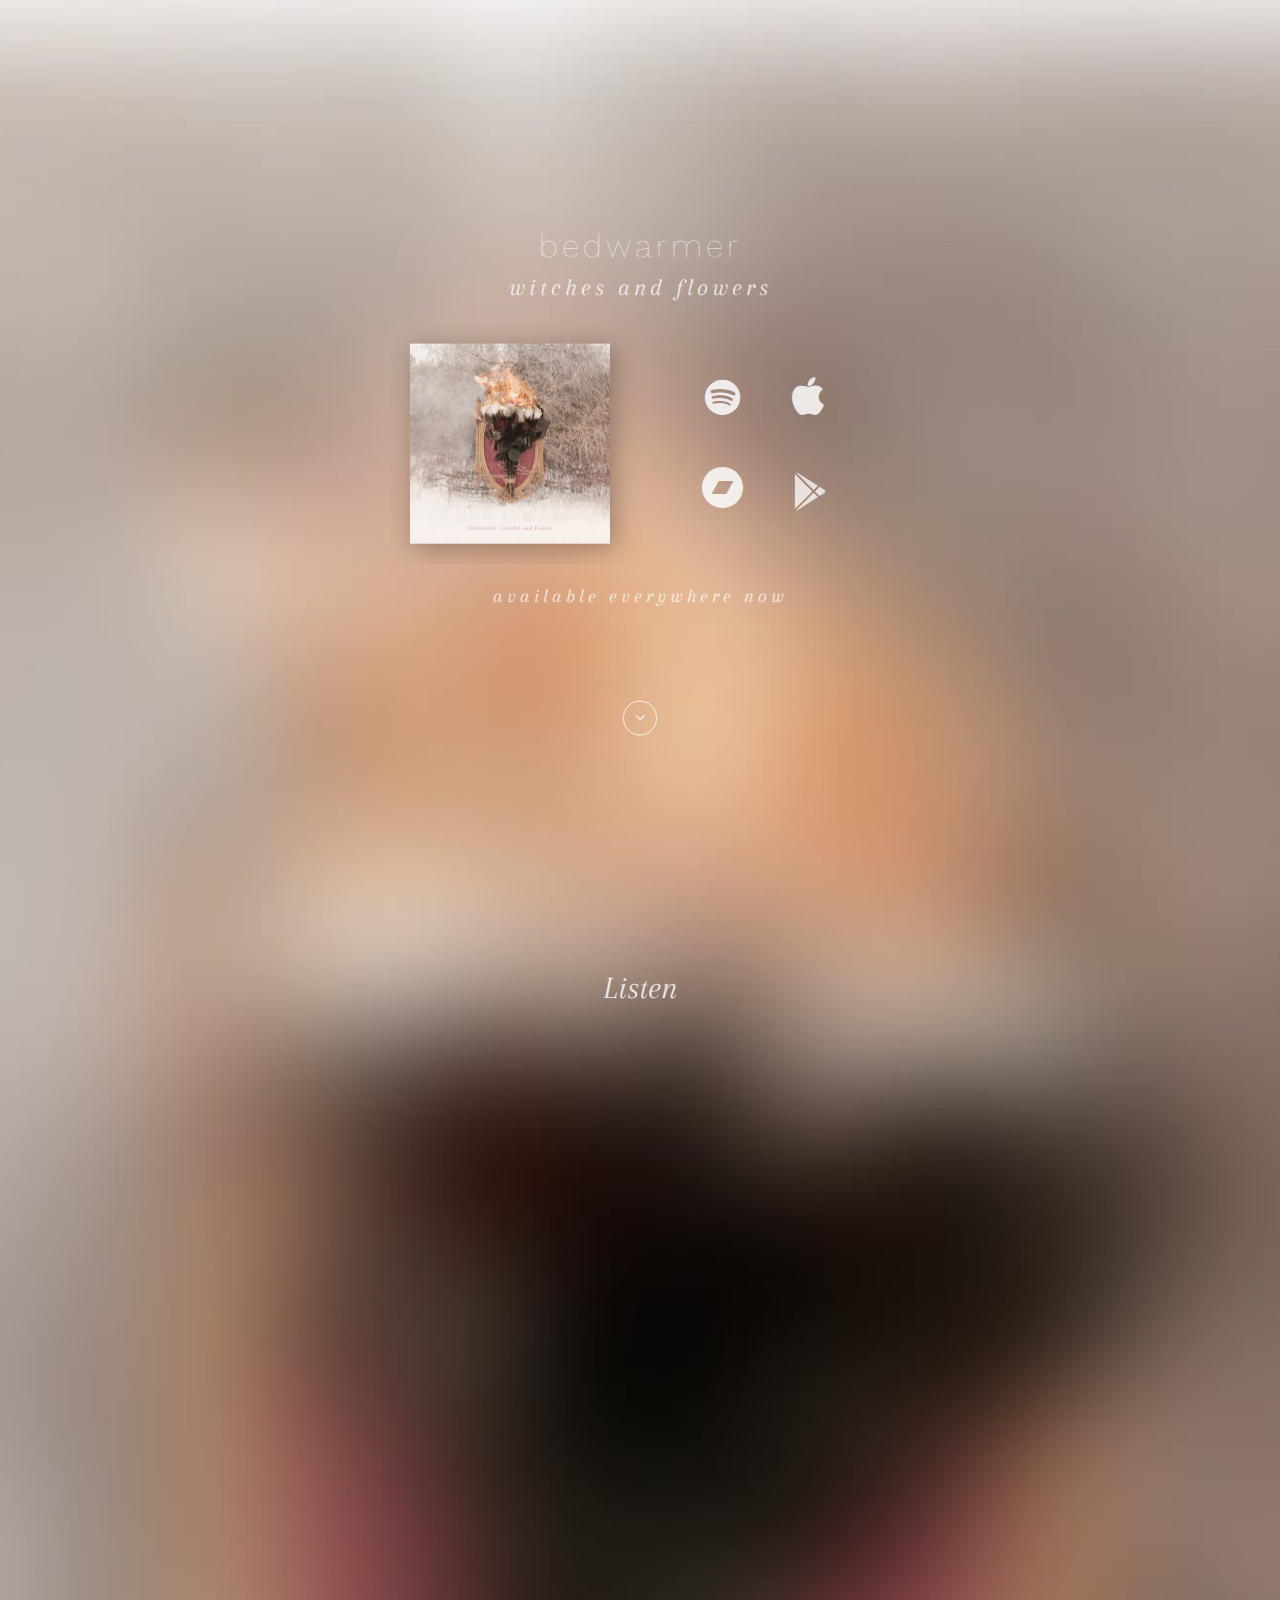
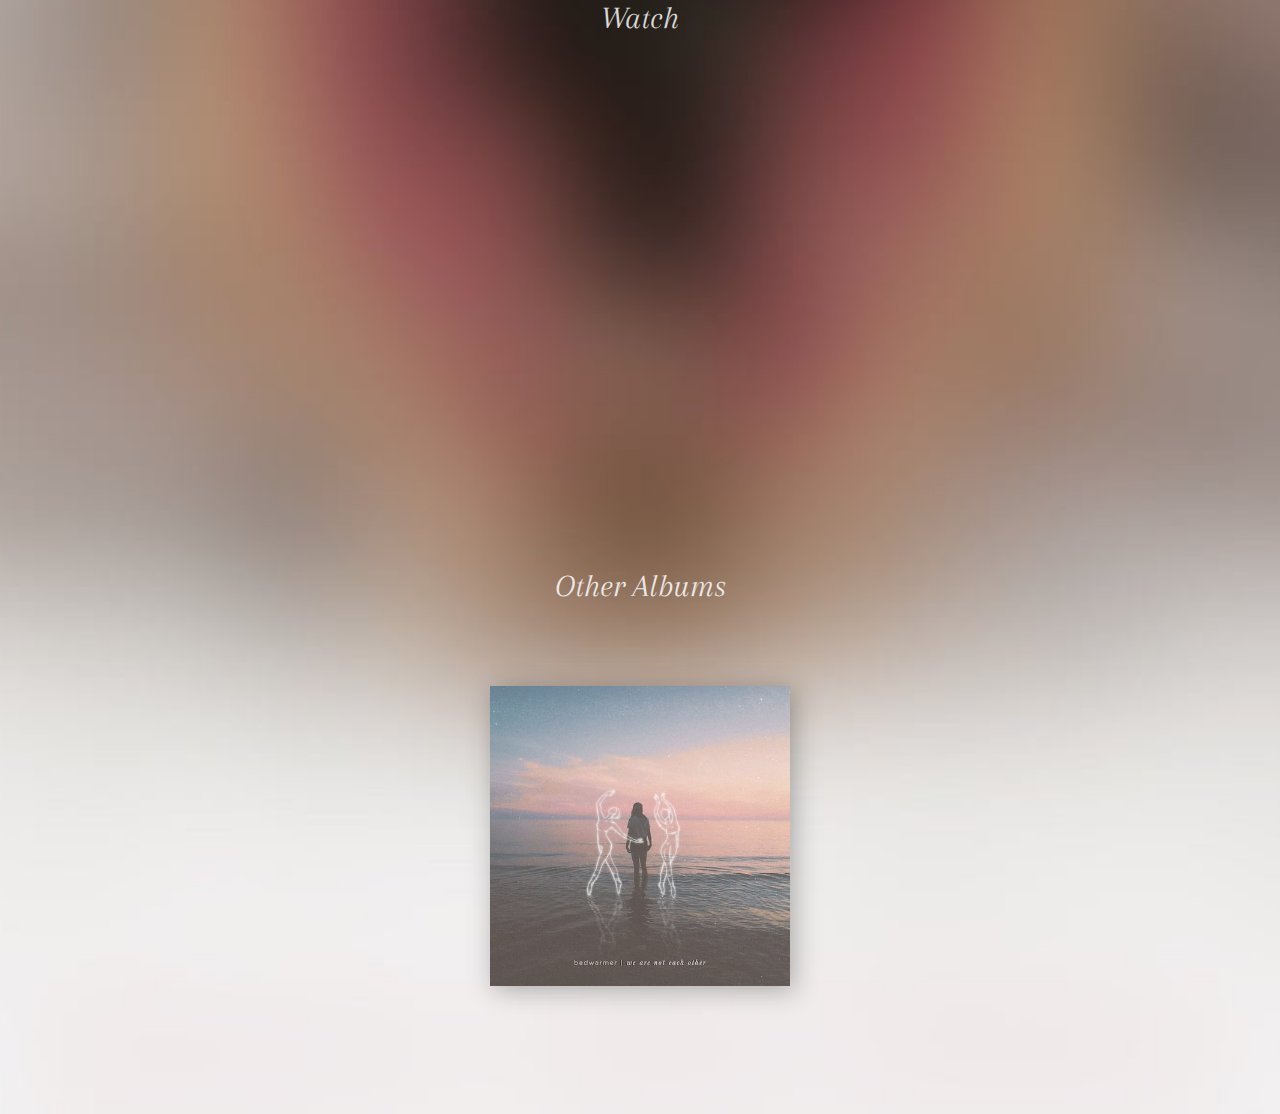
==== commit 3af08c4f: "fix some shit on mobile" ====
--- a/index.html
+++ b/index.html
@@ -95,7 +95,7 @@
                 <!--Is your favorite steaming service not here? <a href="http://hyperurl.co/rpjq3q">there's more!</a>-->
             </div>
         </div>
-        <div id="" class="listen" style="min-height: 46vh;padding-top: 11vh;">
+        <div id="" class="listen" style="height: 46vh;padding-top: 11vh;min-height: 440px">
             <h1>Watch</h1>
 
             <iframe width="700" height="350" src="https://www.youtube.com/embed/D-AOK6aVHMc?rel=0&amp;controls=0&amp;showinfo=0" frameborder="0" allow="autoplay; encrypted-media" allowfullscreen></iframe>
